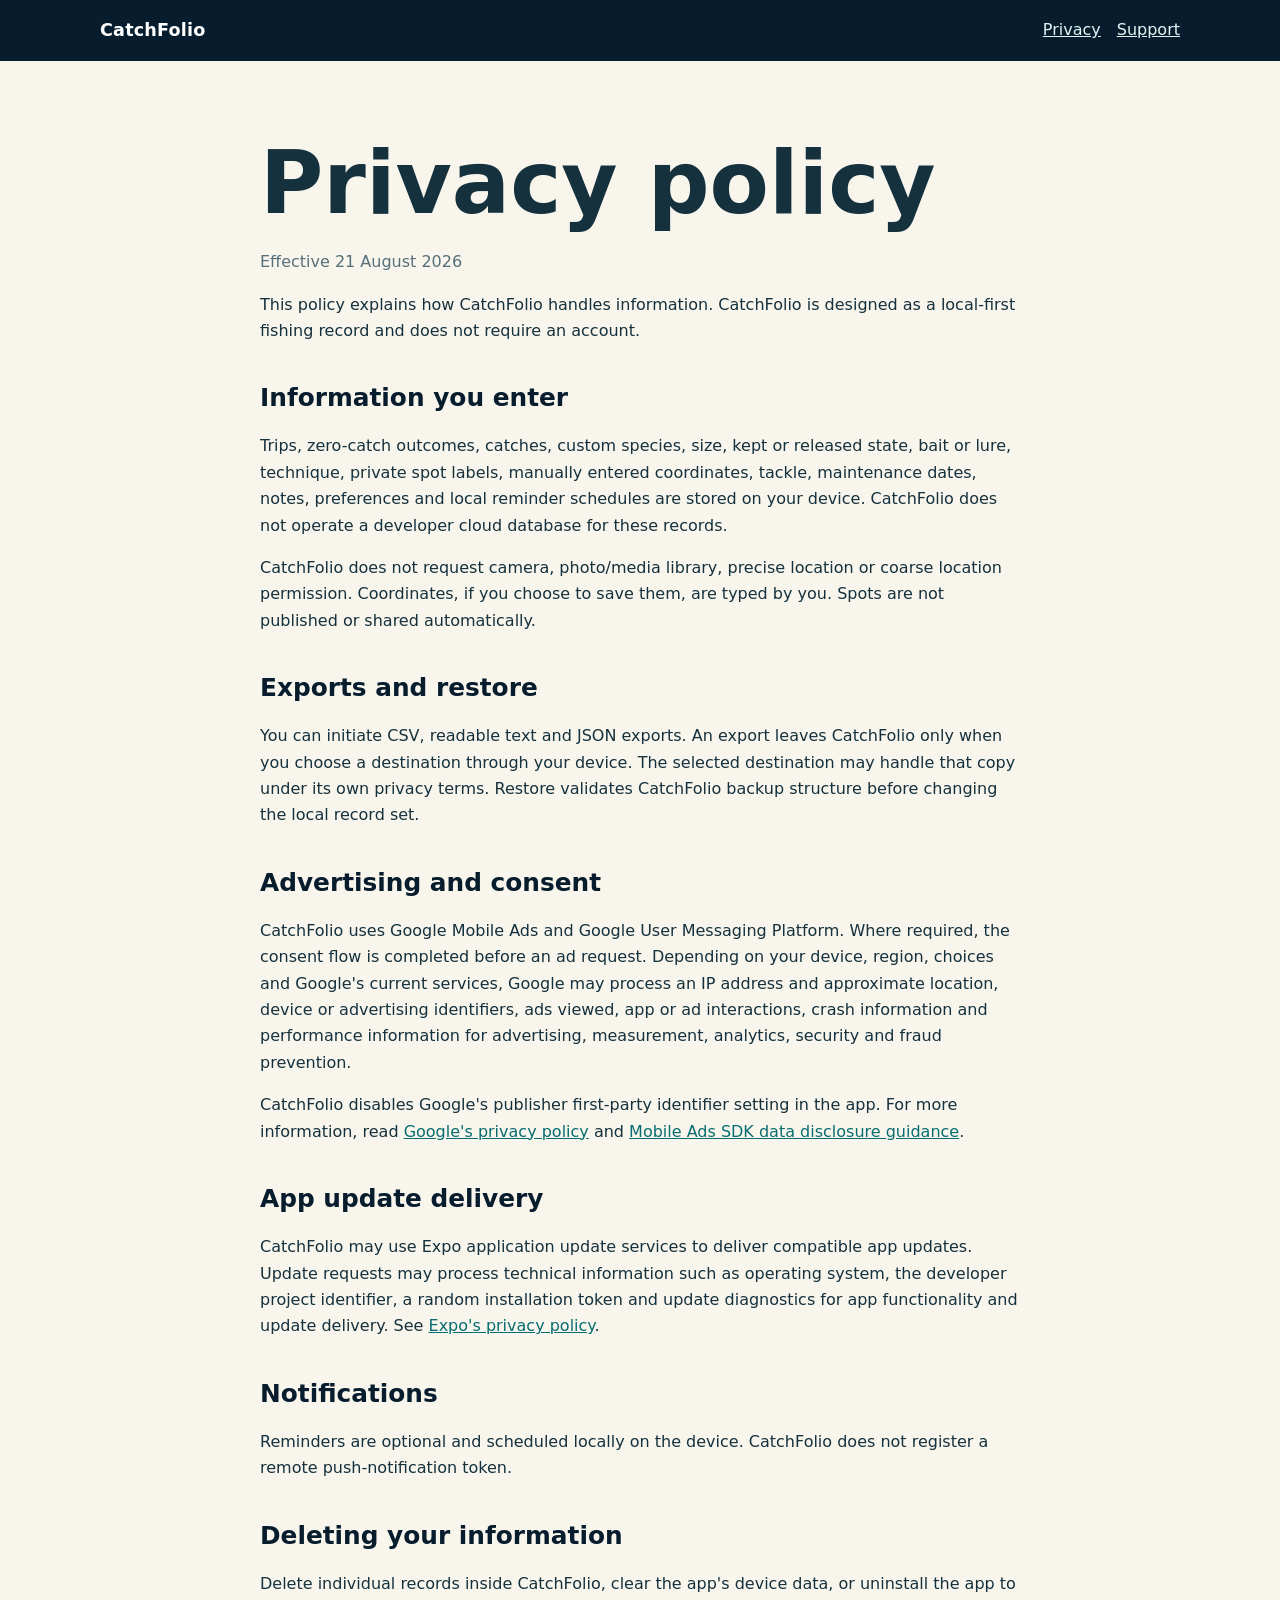
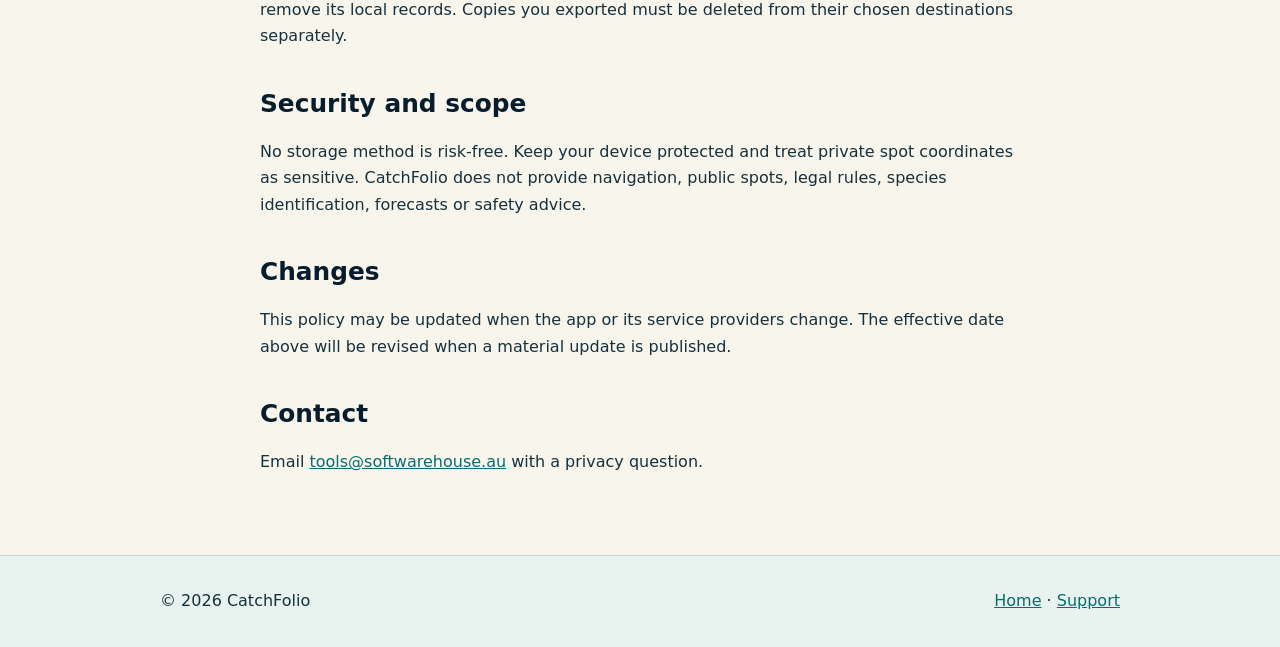
==== privacy/index.html @ b5ddc7d6 "Publish CatchFolio support and privacy site" ====
<!doctype html>
<html lang="en-AU">
<head>
  <meta charset="utf-8">
  <meta name="viewport" content="width=device-width, initial-scale=1">
  <meta name="description" content="Privacy policy for CatchFolio.">
  <title>Privacy policy — CatchFolio</title>
  <link rel="stylesheet" href="../styles.css">
</head>
<body>
  <a class="skip" href="#main">Skip to content</a>
  <header>
    <div class="nav">
      <a class="brand" href="../">CatchFolio</a>
      <nav aria-label="Main navigation">
        <ul>
          <li><a aria-current="page" href="./">Privacy</a></li>
          <li><a href="../support/">Support</a></li>
        </ul>
      </nav>
    </div>
  </header>
  <main id="main" class="prose">
    <h1>Privacy policy</h1>
    <p class="meta">Effective 21 August 2026</p>

    <p>This policy explains how CatchFolio handles information. CatchFolio is designed as a local-first fishing record and does not require an account.</p>

    <h2>Information you enter</h2>
    <p>Trips, zero-catch outcomes, catches, custom species, size, kept or released state, bait or lure, technique, private spot labels, manually entered coordinates, tackle, maintenance dates, notes, preferences and local reminder schedules are stored on your device. CatchFolio does not operate a developer cloud database for these records.</p>

    <p>CatchFolio does not request camera, photo/media library, precise location or coarse location permission. Coordinates, if you choose to save them, are typed by you. Spots are not published or shared automatically.</p>

    <h2>Exports and restore</h2>
    <p>You can initiate CSV, readable text and JSON exports. An export leaves CatchFolio only when you choose a destination through your device. The selected destination may handle that copy under its own privacy terms. Restore validates CatchFolio backup structure before changing the local record set.</p>

    <h2>Advertising and consent</h2>
    <p>CatchFolio uses Google Mobile Ads and Google User Messaging Platform. Where required, the consent flow is completed before an ad request. Depending on your device, region, choices and Google's current services, Google may process an IP address and approximate location, device or advertising identifiers, ads viewed, app or ad interactions, crash information and performance information for advertising, measurement, analytics, security and fraud prevention.</p>

    <p>CatchFolio disables Google's publisher first-party identifier setting in the app. For more information, read <a href="https://policies.google.com/privacy">Google's privacy policy</a> and <a href="https://developers.google.com/admob/mobile-ads-sdk/data-disclosure">Mobile Ads SDK data disclosure guidance</a>.</p>

    <h2>App update delivery</h2>
    <p>CatchFolio may use Expo application update services to deliver compatible app updates. Update requests may process technical information such as operating system, the developer project identifier, a random installation token and update diagnostics for app functionality and update delivery. See <a href="https://expo.dev/privacy">Expo's privacy policy</a>.</p>

    <h2>Notifications</h2>
    <p>Reminders are optional and scheduled locally on the device. CatchFolio does not register a remote push-notification token.</p>

    <h2>Deleting your information</h2>
    <p>Delete individual records inside CatchFolio, clear the app's device data, or uninstall the app to remove its local records. Copies you exported must be deleted from their chosen destinations separately.</p>

    <h2>Security and scope</h2>
    <p>No storage method is risk-free. Keep your device protected and treat private spot coordinates as sensitive. CatchFolio does not provide navigation, public spots, legal rules, species identification, forecasts or safety advice.</p>

    <h2>Changes</h2>
    <p>This policy may be updated when the app or its service providers change. The effective date above will be revised when a material update is published.</p>

    <h2>Contact</h2>
    <p>Email <a href="mailto:tools@softwarehouse.au">tools@softwarehouse.au</a> with a privacy question.</p>
  </main>
  <footer>
    <div class="footer-inner">
      <p>© 2026 CatchFolio</p>
      <p><a href="../">Home</a> · <a href="../support/">Support</a></p>
    </div>
  </footer>
</body>
</html>
---- styles.css ----
:root {
  color-scheme: light;
  --navy: #071d2d;
  --navy-soft: #12374a;
  --teal: #0f918f;
  --teal-light: #d9f1ed;
  --off-white: #f8f5ec;
  --paper: #fffdf7;
  --coral: #ef6b5b;
  --ink: #15313d;
  --muted: #55707a;
  --line: #c8ddd8;
}

* { box-sizing: border-box; }

html { scroll-behavior: smooth; }

body {
  margin: 0;
  background: var(--off-white);
  color: var(--ink);
  font-family: ui-rounded, "SF Pro Rounded", "Avenir Next", system-ui, -apple-system, BlinkMacSystemFont, "Segoe UI", sans-serif;
  line-height: 1.65;
}

a { color: #076d70; }
a:hover { color: var(--coral); }

.skip {
  position: absolute;
  left: -9999px;
  top: 0;
}

.skip:focus {
  left: 1rem;
  top: 1rem;
  z-index: 10;
  padding: .65rem 1rem;
  border-radius: .6rem;
  background: white;
  color: var(--navy);
}

header {
  background: var(--navy);
  color: white;
}

.nav {
  width: min(1080px, calc(100% - 2rem));
  margin: auto;
  padding: 1rem 0;
  display: flex;
  align-items: center;
  justify-content: space-between;
  gap: 1rem;
}

.brand {
  color: white;
  font-size: 1.1rem;
  font-weight: 800;
  letter-spacing: .01em;
  text-decoration: none;
}

nav ul {
  display: flex;
  gap: 1rem;
  margin: 0;
  padding: 0;
  list-style: none;
}

nav a { color: #dff8f4; }

.hero {
  width: min(1080px, calc(100% - 2rem));
  margin: auto;
  padding: 5rem 0 5.5rem;
  display: grid;
  grid-template-columns: minmax(0, 1.45fr) minmax(250px, .75fr);
  align-items: center;
  gap: 3rem;
}

.eyebrow {
  color: #72dad0;
  font-weight: 800;
  letter-spacing: .08em;
  text-transform: uppercase;
}

h1, h2, h3 { line-height: 1.15; }
h1 { margin: .55rem 0 1rem; font-size: clamp(2.65rem, 7vw, 5.4rem); }
h2 { margin-top: 0; font-size: clamp(1.8rem, 4vw, 2.8rem); color: var(--navy); }
h3 { color: var(--navy-soft); }

.hero p {
  max-width: 680px;
  color: #d5e6e9;
  font-size: 1.17rem;
}

.mark {
  width: min(100%, 360px);
  justify-self: end;
  border-radius: 28%;
  background: var(--paper);
  box-shadow: 0 24px 65px rgba(0, 0, 0, .28);
}

.pills {
  display: flex;
  flex-wrap: wrap;
  gap: .65rem;
  padding: 0;
  list-style: none;
}

.pills li {
  border: 1px solid rgba(255,255,255,.28);
  border-radius: 999px;
  padding: .38rem .75rem;
  color: #effffb;
}

main, .footer-inner {
  width: min(960px, calc(100% - 2rem));
  margin: auto;
}

main { padding: 4rem 0; }

.grid {
  display: grid;
  grid-template-columns: repeat(2, minmax(0, 1fr));
  gap: 1rem;
}

.card, .notice {
  border: 1px solid var(--line);
  border-radius: 1rem;
  background: var(--paper);
  padding: 1.35rem;
}

.notice {
  margin: 2rem 0;
  border-left: .45rem solid var(--coral);
}

.card p, .notice p { margin-bottom: 0; }

.prose {
  max-width: 760px;
}

.prose h2 { margin-top: 2.5rem; font-size: 1.55rem; }
.prose h3 { margin-top: 1.8rem; }
.meta { color: var(--muted); }

footer {
  border-top: 1px solid var(--line);
  background: #e8f3ef;
}

.footer-inner {
  padding: 2rem 0;
  display: flex;
  justify-content: space-between;
  gap: 1rem;
  flex-wrap: wrap;
}

.footer-inner p { margin: 0; }

@media (max-width: 720px) {
  .hero { grid-template-columns: 1fr; padding-top: 3.5rem; }
  .mark { width: 230px; justify-self: start; }
  .grid { grid-template-columns: 1fr; }
  .nav { align-items: flex-start; }
  nav ul { flex-direction: column; gap: .35rem; }
}
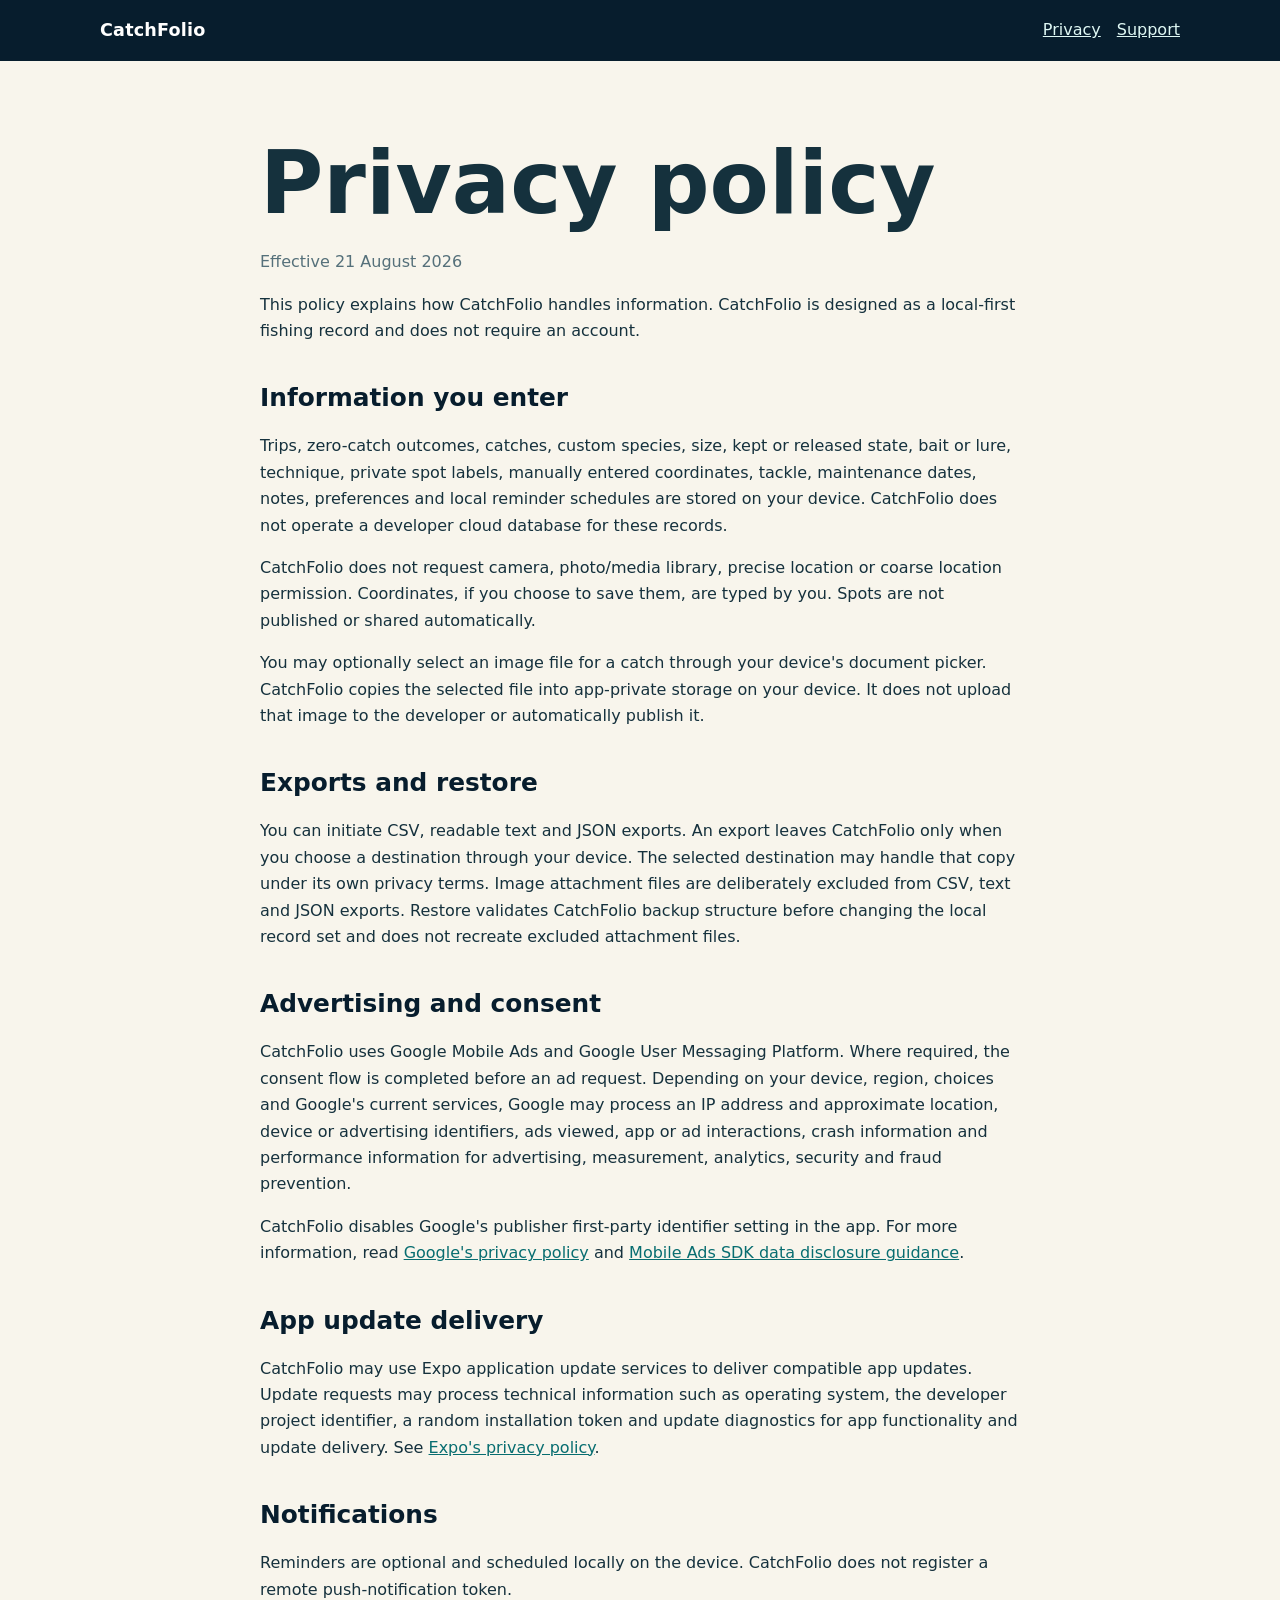
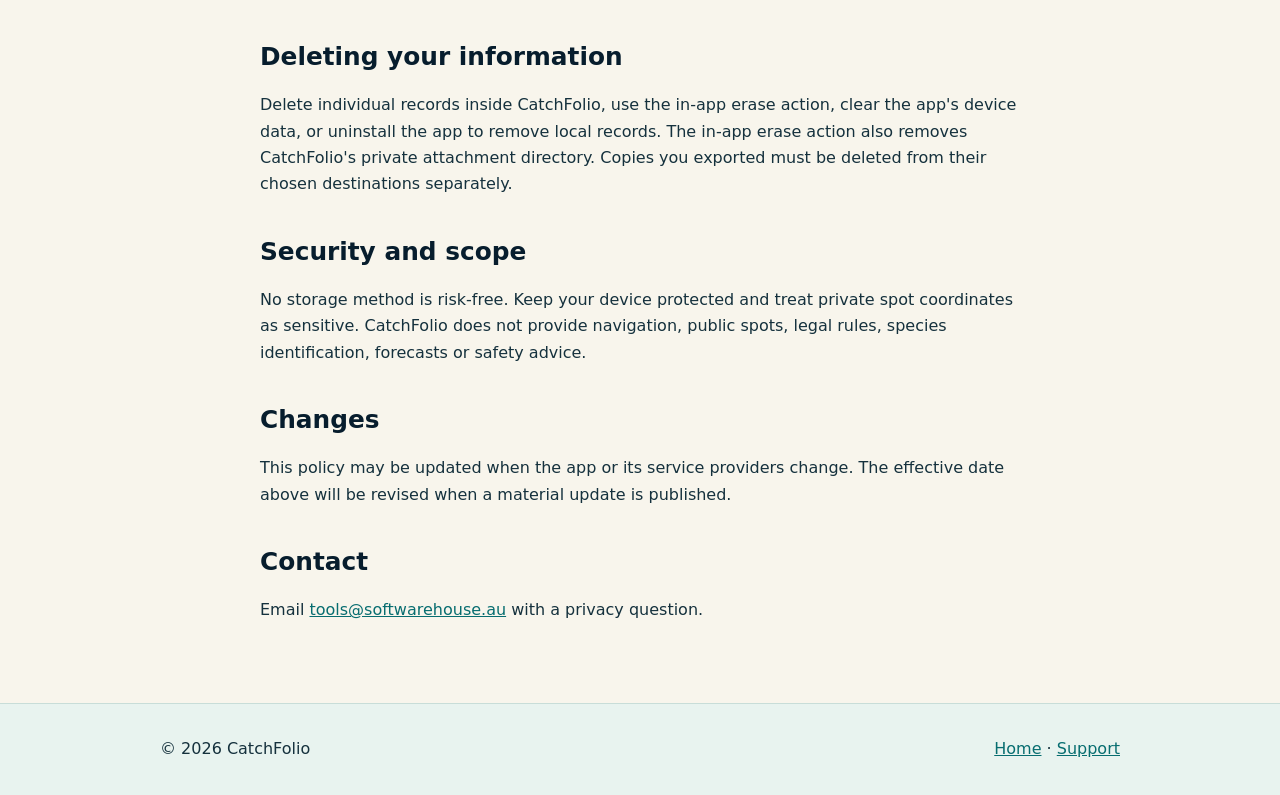
==== commit cad28c43: "Clarify local catch image and backup privacy" ====
--- a/privacy/index.html
+++ b/privacy/index.html
@@ -31,8 +31,10 @@
 
     <p>CatchFolio does not request camera, photo/media library, precise location or coarse location permission. Coordinates, if you choose to save them, are typed by you. Spots are not published or shared automatically.</p>
 
+    <p>You may optionally select an image file for a catch through your device's document picker. CatchFolio copies the selected file into app-private storage on your device. It does not upload that image to the developer or automatically publish it.</p>
+
     <h2>Exports and restore</h2>
-    <p>You can initiate CSV, readable text and JSON exports. An export leaves CatchFolio only when you choose a destination through your device. The selected destination may handle that copy under its own privacy terms. Restore validates CatchFolio backup structure before changing the local record set.</p>
+    <p>You can initiate CSV, readable text and JSON exports. An export leaves CatchFolio only when you choose a destination through your device. The selected destination may handle that copy under its own privacy terms. Image attachment files are deliberately excluded from CSV, text and JSON exports. Restore validates CatchFolio backup structure before changing the local record set and does not recreate excluded attachment files.</p>
 
     <h2>Advertising and consent</h2>
     <p>CatchFolio uses Google Mobile Ads and Google User Messaging Platform. Where required, the consent flow is completed before an ad request. Depending on your device, region, choices and Google's current services, Google may process an IP address and approximate location, device or advertising identifiers, ads viewed, app or ad interactions, crash information and performance information for advertising, measurement, analytics, security and fraud prevention.</p>
@@ -46,7 +48,7 @@
     <p>Reminders are optional and scheduled locally on the device. CatchFolio does not register a remote push-notification token.</p>
 
     <h2>Deleting your information</h2>
-    <p>Delete individual records inside CatchFolio, clear the app's device data, or uninstall the app to remove its local records. Copies you exported must be deleted from their chosen destinations separately.</p>
+    <p>Delete individual records inside CatchFolio, use the in-app erase action, clear the app's device data, or uninstall the app to remove local records. The in-app erase action also removes CatchFolio's private attachment directory. Copies you exported must be deleted from their chosen destinations separately.</p>
 
     <h2>Security and scope</h2>
     <p>No storage method is risk-free. Keep your device protected and treat private spot coordinates as sensitive. CatchFolio does not provide navigation, public spots, legal rules, species identification, forecasts or safety advice.</p>
